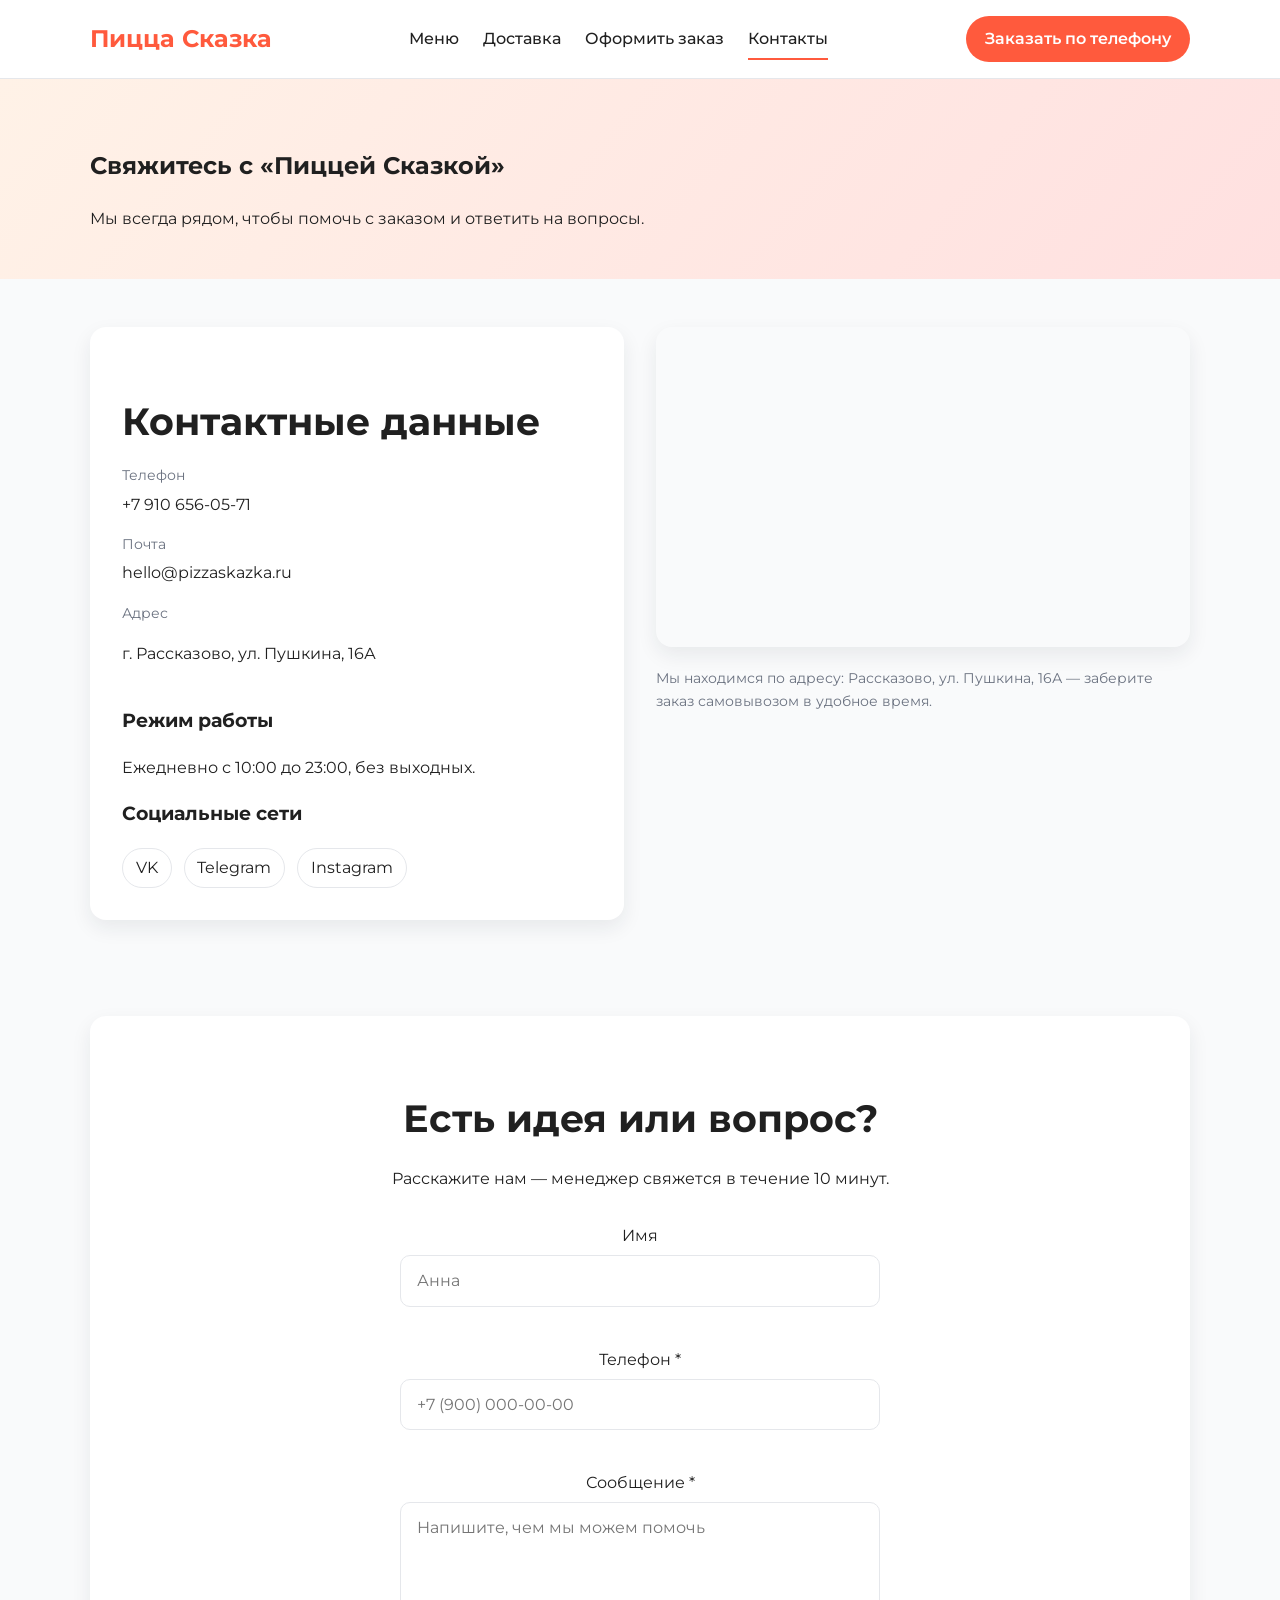
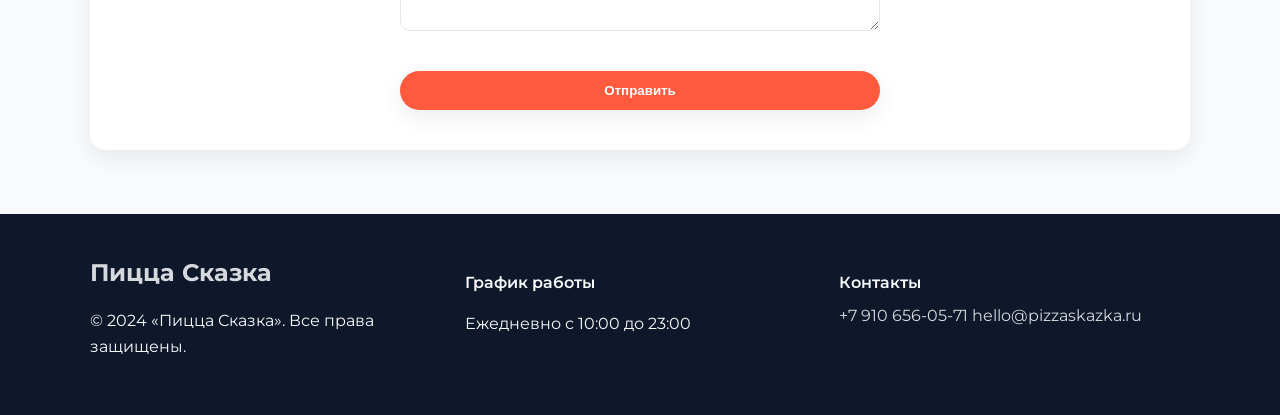
==== contacts.html @ 3bfc6754 "Rebrand to Пицца Сказка and update menu" ====
<!DOCTYPE html>
<html lang="ru">
  <head>
    <meta charset="UTF-8" />
    <meta name="viewport" content="width=device-width, initial-scale=1.0" />
    <title>Пицца Сказка — Контакты</title>
    <link rel="preconnect" href="https://fonts.googleapis.com" />
    <link rel="preconnect" href="https://fonts.gstatic.com" crossorigin />
    <link
      href="https://fonts.googleapis.com/css2?family=Montserrat:wght@400;500;600;700&display=swap"
      rel="stylesheet"
    />
    <link rel="stylesheet" href="assets/css/styles.css" />
  </head>
  <body data-page="contacts">
    <header class="site-header">
      <div class="container header-content">
        <a class="logo" href="./">Пицца Сказка</a>
        <nav class="main-nav" data-nav>
          <a href="index.html#menu">Меню</a>
          <a href="index.html#delivery">Доставка</a>
          <a href="order.html">Оформить заказ</a>
          <a class="active" href="contacts.html">Контакты</a>
        </nav>
        <button class="burger" data-burger aria-label="Открыть меню">
          <span></span>
          <span></span>
          <span></span>
        </button>
        <a class="phone-order" href="tel:+79106560571">Заказать по телефону</a>
      </div>
    </header>

    <main>
      <section class="page-hero">
        <div class="container">
          <h1>Свяжитесь с «Пиццей Сказкой»</h1>
          <p>Мы всегда рядом, чтобы помочь с заказом и ответить на вопросы.</p>
        </div>
      </section>

      <section class="contacts">
        <div class="container contacts-grid">
          <div class="contacts-info">
            <h2>Контактные данные</h2>
            <ul class="info-list">
              <li>
                <span class="label">Телефон</span>
                <a href="tel:+79106560571">+7 910 656-05-71</a>
              </li>
              <li>
                <span class="label">Почта</span>
                <a href="mailto:hello@pizzaskazka.ru">hello@pizzaskazka.ru</a>
              </li>
              <li>
                <span class="label">Адрес</span>
                <p>г. Рассказово, ул. Пушкина, 16А</p>
              </li>
            </ul>

            <h3>Режим работы</h3>
            <p>Ежедневно с 10:00 до 23:00, без выходных.</p>

            <h3>Социальные сети</h3>
            <div class="social-links">
              <a href="#" aria-label="Мы во ВКонтакте">VK</a>
              <a href="#" aria-label="Мы в Телеграме">Telegram</a>
              <a href="#" aria-label="Мы в Instagram">Instagram</a>
            </div>
          </div>

          <div class="contacts-map">
            <iframe
              title="Карта «Пиццы Сказки»"
              src="https://www.openstreetmap.org/export/embed.html?bbox=41.8715%2C52.6495%2C41.8885%2C52.6575&layer=mapnik&marker=52.6535%2C41.88"
              loading="lazy"
              referrerpolicy="no-referrer-when-downgrade"
            ></iframe>
            <p class="map-caption">Мы находимся по адресу: Рассказово, ул. Пушкина, 16А — заберите заказ самовывозом в удобное время.</p>
          </div>
        </div>
      </section>

      <section class="feedback">
        <div class="container feedback-card">
          <h2>Есть идея или вопрос?</h2>
          <p>Расскажите нам — менеджер свяжется в течение 10 минут.</p>
          <form class="feedback-form" data-feedback-form>
            <div class="form-group">
              <label for="feedback-name">Имя</label>
              <input id="feedback-name" name="name" type="text" placeholder="Анна" />
            </div>
            <div class="form-group">
              <label for="feedback-phone">Телефон *</label>
              <input id="feedback-phone" name="phone" type="tel" required placeholder="+7 (900) 000-00-00" />
            </div>
            <div class="form-group">
              <label for="feedback-message">Сообщение *</label>
              <textarea id="feedback-message" name="message" rows="4" required placeholder="Напишите, чем мы можем помочь"></textarea>
            </div>
            <button class="btn primary" type="submit">Отправить</button>
          </form>
        </div>
      </section>
    </main>

    <footer class="site-footer">
      <div class="container footer-grid">
        <div>
          <a class="logo" href="./">Пицца Сказка</a>
          <p>© 2024 «Пицца Сказка». Все права защищены.</p>
        </div>
        <div>
          <p class="footer-title">График работы</p>
          <p>Ежедневно с 10:00 до 23:00</p>
        </div>
        <div>
          <p class="footer-title">Контакты</p>
          <a href="tel:+79106560571">+7 910 656-05-71</a>
          <a href="mailto:hello@pizzaskazka.ru">hello@pizzaskazka.ru</a>
        </div>
      </div>
    </footer>

    <div class="backdrop" data-backdrop aria-hidden="true"></div>

    <script src="assets/js/app.js" defer></script>
  </body>
</html>
---- assets/css/styles.css ----
:root {
  --bg: #f9fafb;
  --surface: #ffffff;
  --accent: #ff5a3d;
  --accent-dark: #e54a30;
  --text: #202020;
  --muted: #6b7280;
  --border: #e5e7eb;
  --radius-lg: 24px;
  --radius-md: 16px;
  --radius-sm: 10px;
  --shadow-sm: 0 8px 20px rgba(31, 41, 55, 0.08);
  font-family: 'Montserrat', system-ui, -apple-system, BlinkMacSystemFont, 'Segoe UI', sans-serif;
}

* {
  box-sizing: border-box;
}

body {
  margin: 0;
  background: var(--bg);
  color: var(--text);
  font-family: inherit;
  line-height: 1.6;
}

a {
  color: inherit;
  text-decoration: none;
}

a:hover,
a:focus {
  color: var(--accent);
}

img {
  max-width: 100%;
  display: block;
}

.container {
  width: min(1100px, calc(100% - 2rem));
  margin: 0 auto;
}

.site-header {
  position: sticky;
  top: 0;
  z-index: 20;
  background: rgba(255, 255, 255, 0.95);
  backdrop-filter: blur(10px);
  border-bottom: 1px solid var(--border);
}

.header-content {
  display: flex;
  align-items: center;
  justify-content: space-between;
  gap: 1.5rem;
  padding: 1rem 0;
}

.logo {
  font-weight: 700;
  font-size: 1.5rem;
  color: var(--accent);
}

.main-nav {
  display: flex;
  align-items: center;
  gap: 1.5rem;
  font-weight: 500;
}

.main-nav a {
  position: relative;
  padding: 0.25rem 0;
}

.main-nav a::after {
  content: '';
  position: absolute;
  left: 0;
  bottom: -0.25rem;
  width: 100%;
  height: 2px;
  background: var(--accent);
  transform: scaleX(0);
  transform-origin: left;
  transition: transform 0.2s ease;
}

.main-nav a:hover::after,
.main-nav a:focus::after,
.main-nav a.active::after {
  transform: scaleX(1);
}

.phone-order {
  background: var(--accent);
  color: #fff;
  padding: 0.65rem 1.2rem;
  border-radius: 999px;
  font-weight: 600;
  transition: background 0.2s ease, transform 0.2s ease;
}

.phone-order:hover,
.phone-order:focus {
  background: var(--accent-dark);
  transform: translateY(-1px);
}

.burger {
  display: none;
  flex-direction: column;
  gap: 0.3rem;
  background: transparent;
  border: none;
  padding: 0.25rem;
  cursor: pointer;
}

.burger span {
  display: block;
  width: 24px;
  height: 2px;
  background: var(--text);
  transition: transform 0.2s ease, opacity 0.2s ease;
}

.hero {
  background: linear-gradient(130deg, #fff2e7 0%, #ffe0e0 100%);
  padding: 4rem 0 5rem;
}

.hero-content {
  display: grid;
  grid-template-columns: repeat(2, minmax(0, 1fr));
  gap: 3rem;
  align-items: center;
}

.eyebrow {
  letter-spacing: 0.1em;
  text-transform: uppercase;
  color: var(--accent);
  font-weight: 600;
  margin-bottom: 1rem;
}

.hero h1 {
  font-size: clamp(2rem, 5vw, 3.2rem);
  margin-bottom: 1rem;
  line-height: 1.2;
}

.hero .description {
  color: var(--muted);
  max-width: 32rem;
}

.hero-actions {
  display: flex;
  flex-wrap: wrap;
  gap: 1rem;
  margin-top: 2rem;
}

.btn {
  display: inline-flex;
  align-items: center;
  justify-content: center;
  gap: 0.5rem;
  padding: 0.75rem 1.5rem;
  border-radius: 999px;
  border: none;
  font-weight: 600;
  cursor: pointer;
  transition: transform 0.2s ease, box-shadow 0.2s ease, background 0.2s ease;
}

.btn.primary {
  background: var(--accent);
  color: #fff;
  box-shadow: var(--shadow-sm);
}

.btn.primary:hover,
.btn.primary:focus {
  background: var(--accent-dark);
  transform: translateY(-1px);
}

.btn.ghost {
  border: 1px solid rgba(255, 90, 61, 0.2);
  background: rgba(255, 255, 255, 0.65);
  color: var(--accent);
}

.btn.ghost:hover,
.btn.ghost:focus {
  background: rgba(255, 255, 255, 0.95);
}

.btn.full {
  width: 100%;
}

.menu {
  padding: 4rem 0;
}

.menu h2,
.advantages h2,
.delivery-info h2,
.checkout h2,
.contacts h2,
.feedback h2 {
  font-size: clamp(1.8rem, 4vw, 2.4rem);
  margin-bottom: 0.75rem;
}

.section-lead {
  color: var(--muted);
  margin-bottom: 2rem;
}

.menu-tabs {
  display: flex;
  gap: 1rem;
  margin-bottom: 2rem;
  flex-wrap: wrap;
}

.tab {
  padding: 0.65rem 1.4rem;
  border-radius: 999px;
  border: 1px solid var(--border);
  background: #fff;
  font-weight: 500;
  cursor: pointer;
  transition: border-color 0.2s ease, color 0.2s ease, transform 0.2s ease;
}

.tab.active {
  background: var(--accent);
  color: #fff;
  border-color: var(--accent);
  box-shadow: var(--shadow-sm);
}

.menu-grid {
  display: grid;
  grid-template-columns: repeat(auto-fit, minmax(240px, 1fr));
  gap: 1.5rem;
}

.product-card {
  background: #fff;
  border-radius: var(--radius-lg);
  padding: 1.5rem;
  display: flex;
  flex-direction: column;
  gap: 1rem;
  box-shadow: var(--shadow-sm);
  position: relative;
  overflow: hidden;
}

.product-card img {
  border-radius: var(--radius-md);
  height: 160px;
  object-fit: cover;
  width: 100%;
}

.product-card h3 {
  font-size: 1.2rem;
  margin: 0;
}

.product-card p {
  color: var(--muted);
  margin: 0;
  flex-grow: 1;
}

.size-selector {
  display: flex;
  gap: 0.5rem;
  background: var(--surface);
  border-radius: var(--radius-md);
  padding: 0.35rem;
}

.size-option {
  flex: 1;
  border: 1px solid var(--border);
  border-radius: 999px;
  background: transparent;
  color: var(--text-primary);
  font-weight: 600;
  padding: 0.4rem 0.6rem;
  cursor: pointer;
  transition: background 0.2s ease, border-color 0.2s ease, color 0.2s ease;
}

.size-option.active,
.size-option:hover,
.size-option:focus {
  background: #fff4f0;
  border-color: var(--accent);
  color: var(--accent);
  outline: none;
}

.product-card .card-footer {
  display: flex;
  justify-content: space-between;
  align-items: center;
  gap: 1rem;
}

.price {
  font-weight: 700;
  font-size: 1.1rem;
}

.add-to-cart {
  padding: 0.6rem 1.2rem;
  border-radius: 999px;
  border: none;
  background: #fff4f0;
  color: var(--accent);
  font-weight: 600;
  cursor: pointer;
  transition: background 0.2s ease, transform 0.2s ease;
}

.add-to-cart:hover,
.add-to-cart:focus {
  background: #ffe4dc;
  transform: translateY(-1px);
}

.advantages {
  background: #fff;
  padding: 4rem 0;
}

.advantages-grid {
  display: grid;
  gap: 1.5rem;
  grid-template-columns: repeat(auto-fit, minmax(220px, 1fr));
}

.adv-card {
  background: #fff8f5;
  padding: 1.75rem;
  border-radius: var(--radius-md);
  box-shadow: var(--shadow-sm);
}

.delivery-info {
  padding: 4rem 0;
}

.delivery-grid {
  display: grid;
  grid-template-columns: repeat(auto-fit, minmax(260px, 1fr));
  gap: 2rem;
  align-items: start;
}

.delivery-grid ol {
  padding-left: 1.25rem;
  color: var(--muted);
}

.info-card {
  background: #fff;
  border-radius: var(--radius-md);
  padding: 2rem;
  box-shadow: var(--shadow-sm);
}

.site-footer {
  background: #0f172a;
  color: #f8fafc;
  padding: 2.5rem 0;
}

.footer-grid {
  display: grid;
  gap: 1.5rem;
  grid-template-columns: repeat(auto-fit, minmax(180px, 1fr));
}

.footer-title {
  font-weight: 600;
  margin-bottom: 0.5rem;
}

.site-footer a {
  color: #f8fafc;
  opacity: 0.85;
}

.site-footer a:hover,
.site-footer a:focus {
  opacity: 1;
}

.page-hero {
  padding: 3rem 0 2rem;
  background: linear-gradient(130deg, #fff2e7 0%, #ffe0e0 100%);
}

.checkout {
  padding: 3rem 0 4rem;
}

.checkout-grid {
  display: grid;
  grid-template-columns: minmax(0, 1fr) minmax(0, 1fr);
  gap: 2.5rem;
}

.checkout-summary,
.checkout-form {
  background: #fff;
  border-radius: var(--radius-md);
  padding: 2rem;
  box-shadow: var(--shadow-sm);
}

.summary-list {
  display: flex;
  flex-direction: column;
  gap: 1rem;
  margin: 1.5rem 0;
}

.summary-item {
  display: grid;
  grid-template-columns: 1fr auto;
  gap: 0.5rem;
  align-items: center;
}

.summary-item small {
  color: var(--muted);
}

.summary-total {
  display: flex;
  justify-content: space-between;
  font-size: 1.25rem;
  font-weight: 600;
}

.form-group {
  display: flex;
  flex-direction: column;
  gap: 0.4rem;
  margin-bottom: 1.25rem;
}

.form-row {
  display: grid;
  grid-template-columns: repeat(auto-fit, minmax(160px, 1fr));
  gap: 1rem;
}

input,
textarea,
select {
  padding: 0.75rem 1rem;
  border-radius: var(--radius-sm);
  border: 1px solid var(--border);
  font: inherit;
  transition: border 0.2s ease, box-shadow 0.2s ease;
}

input:focus,
textarea:focus,
select:focus {
  outline: none;
  border-color: var(--accent);
  box-shadow: 0 0 0 3px rgba(255, 90, 61, 0.15);
}

.radio-group {
  border: 1px dashed var(--border);
  border-radius: var(--radius-sm);
  padding: 1rem;
}

.radio-group label {
  display: flex;
  align-items: center;
  gap: 0.5rem;
  margin-bottom: 0.5rem;
}

.form-disclaimer {
  font-size: 0.85rem;
  color: var(--muted);
  margin-top: 1rem;
}

.contacts {
  padding: 3rem 0;
}

.contacts-grid {
  display: grid;
  grid-template-columns: repeat(auto-fit, minmax(260px, 1fr));
  gap: 2rem;
}

.contacts-info {
  background: #fff;
  border-radius: var(--radius-md);
  padding: 2rem;
  box-shadow: var(--shadow-sm);
}

.info-list {
  list-style: none;
  padding: 0;
  margin: 0 0 1.5rem;
  display: grid;
  gap: 1rem;
}

.info-list .label {
  display: block;
  color: var(--muted);
  font-size: 0.9rem;
  margin-bottom: 0.25rem;
}

.social-links {
  display: flex;
  gap: 0.75rem;
  margin-top: 0.5rem;
}

.social-links a {
  padding: 0.4rem 0.8rem;
  border-radius: 999px;
  border: 1px solid var(--border);
  transition: background 0.2s ease, transform 0.2s ease;
}

.social-links a:hover,
.social-links a:focus {
  background: #fff3ef;
  transform: translateY(-1px);
}

.contacts-map iframe {
  width: 100%;
  min-height: 320px;
  border: none;
  border-radius: var(--radius-md);
  box-shadow: var(--shadow-sm);
}

.map-caption {
  font-size: 0.9rem;
  color: var(--muted);
  margin-top: 0.75rem;
}

.feedback {
  padding: 3rem 0 4rem;
}

.feedback-card {
  background: #fff;
  border-radius: var(--radius-md);
  padding: 2.5rem;
  box-shadow: var(--shadow-sm);
  text-align: center;
}

.feedback-form {
  display: grid;
  gap: 1.25rem;
  margin-top: 2rem;
  max-width: 480px;
  margin-left: auto;
  margin-right: auto;
}

.floating-cart {
  position: fixed;
  right: 1.5rem;
  bottom: 1.5rem;
  background: var(--accent);
  color: #fff;
  border: none;
  border-radius: 999px;
  padding: 0.85rem 1.4rem;
  display: flex;
  align-items: center;
  gap: 0.75rem;
  box-shadow: var(--shadow-sm);
  cursor: pointer;
  font-weight: 600;
  z-index: 25;
}

.floating-cart.is-empty {
  background: rgba(15, 23, 42, 0.85);
  opacity: 0.85;
}

.floating-cart__icon {
  font-size: 1.25rem;
}

.floating-cart__total {
  font-weight: 700;
}

.cart-drawer,
.modal {
  position: fixed;
  inset: 0;
  display: flex;
  align-items: flex-end;
  justify-content: flex-end;
  pointer-events: none;
  transition: opacity 0.25s ease, transform 0.25s ease;
}

.cart-drawer[aria-hidden='true'],
.modal[aria-hidden='true'] {
  opacity: 0;
}

.cart-drawer[aria-hidden='false'],
.modal[aria-hidden='false'] {
  opacity: 1;
  pointer-events: auto;
}

.cart-drawer__content {
  width: min(420px, 100%);
  background: #fff;
  border-radius: 24px 0 0 24px;
  box-shadow: -12px 0 24px rgba(15, 23, 42, 0.12);
  padding: 2rem;
  transform: translateX(100%);
  transition: transform 0.25s ease;
}

.cart-drawer[aria-hidden='false'] .cart-drawer__content {
  transform: translateX(0);
}

.cart-drawer__header {
  display: flex;
  justify-content: space-between;
  align-items: center;
}

.cart-drawer__close {
  border: none;
  background: transparent;
  font-size: 1.5rem;
  cursor: pointer;
}

.cart-drawer__body {
  margin: 1.5rem 0;
  display: flex;
  flex-direction: column;
  gap: 1rem;
  max-height: 50vh;
  overflow-y: auto;
}

.cart-item {
  display: grid;
  grid-template-columns: 1fr auto;
  gap: 0.5rem;
  align-items: center;
}

.cart-item__actions {
  display: flex;
  align-items: center;
  gap: 0.5rem;
}

.cart-item strong {
  font-size: 1rem;
}

.cart-item small {
  color: var(--muted);
}

.cart-item button {
  border: none;
  background: transparent;
  color: var(--muted);
  cursor: pointer;
  justify-self: end;
}

.cart-total {
  display: flex;
  justify-content: space-between;
  align-items: center;
}

.backdrop {
  position: fixed;
  inset: 0;
  background: rgba(15, 23, 42, 0.35);
  backdrop-filter: blur(4px);
  opacity: 0;
  pointer-events: none;
  transition: opacity 0.25s ease;
  z-index: 15;
}

.backdrop[aria-hidden='false'] {
  opacity: 1;
  pointer-events: auto;
}

.modal {
  align-items: center;
  justify-content: center;
  z-index: 30;
}

.modal__content {
  background: #fff;
  border-radius: var(--radius-md);
  padding: 2.5rem;
  box-shadow: var(--shadow-sm);
  text-align: center;
  max-width: 400px;
}

.empty-state {
  color: var(--muted);
  text-align: center;
}

@media (max-width: 960px) {
  .hero-content {
    grid-template-columns: 1fr;
    text-align: center;
  }

  .hero-actions {
    justify-content: center;
  }

  .hero-illustration {
    order: -1;
  }

  .header-content {
    gap: 1rem;
  }

  .main-nav {
    position: fixed;
    inset: 0 0 auto auto;
    top: 64px;
    background: #fff;
    flex-direction: column;
    align-items: flex-start;
    padding: 1.5rem;
    border-radius: var(--radius-md);
    box-shadow: var(--shadow-sm);
    transform: translateY(-10px);
    opacity: 0;
    visibility: hidden;
    transition: opacity 0.2s ease, transform 0.2s ease;
  }

  .main-nav.open {
    opacity: 1;
    visibility: visible;
    transform: translateY(0);
  }

  .burger {
    display: flex;
  }

  .phone-order {
    display: none;
  }
}

@media (max-width: 720px) {
  .checkout-grid,
  .hero-content {
    grid-template-columns: 1fr;
  }

  .checkout-summary,
  .checkout-form,
  .contacts-info,
  .feedback-card {
    padding: 1.5rem;
  }

  .floating-cart {
    left: 1rem;
    right: 1rem;
    justify-content: center;
  }
}

@media (prefers-reduced-motion: reduce) {
  *,
  *::before,
  *::after {
    animation-duration: 0.001ms !important;
    animation-iteration-count: 1 !important;
    transition-duration: 0.001ms !important;
    scroll-behavior: auto !important;
  }
}
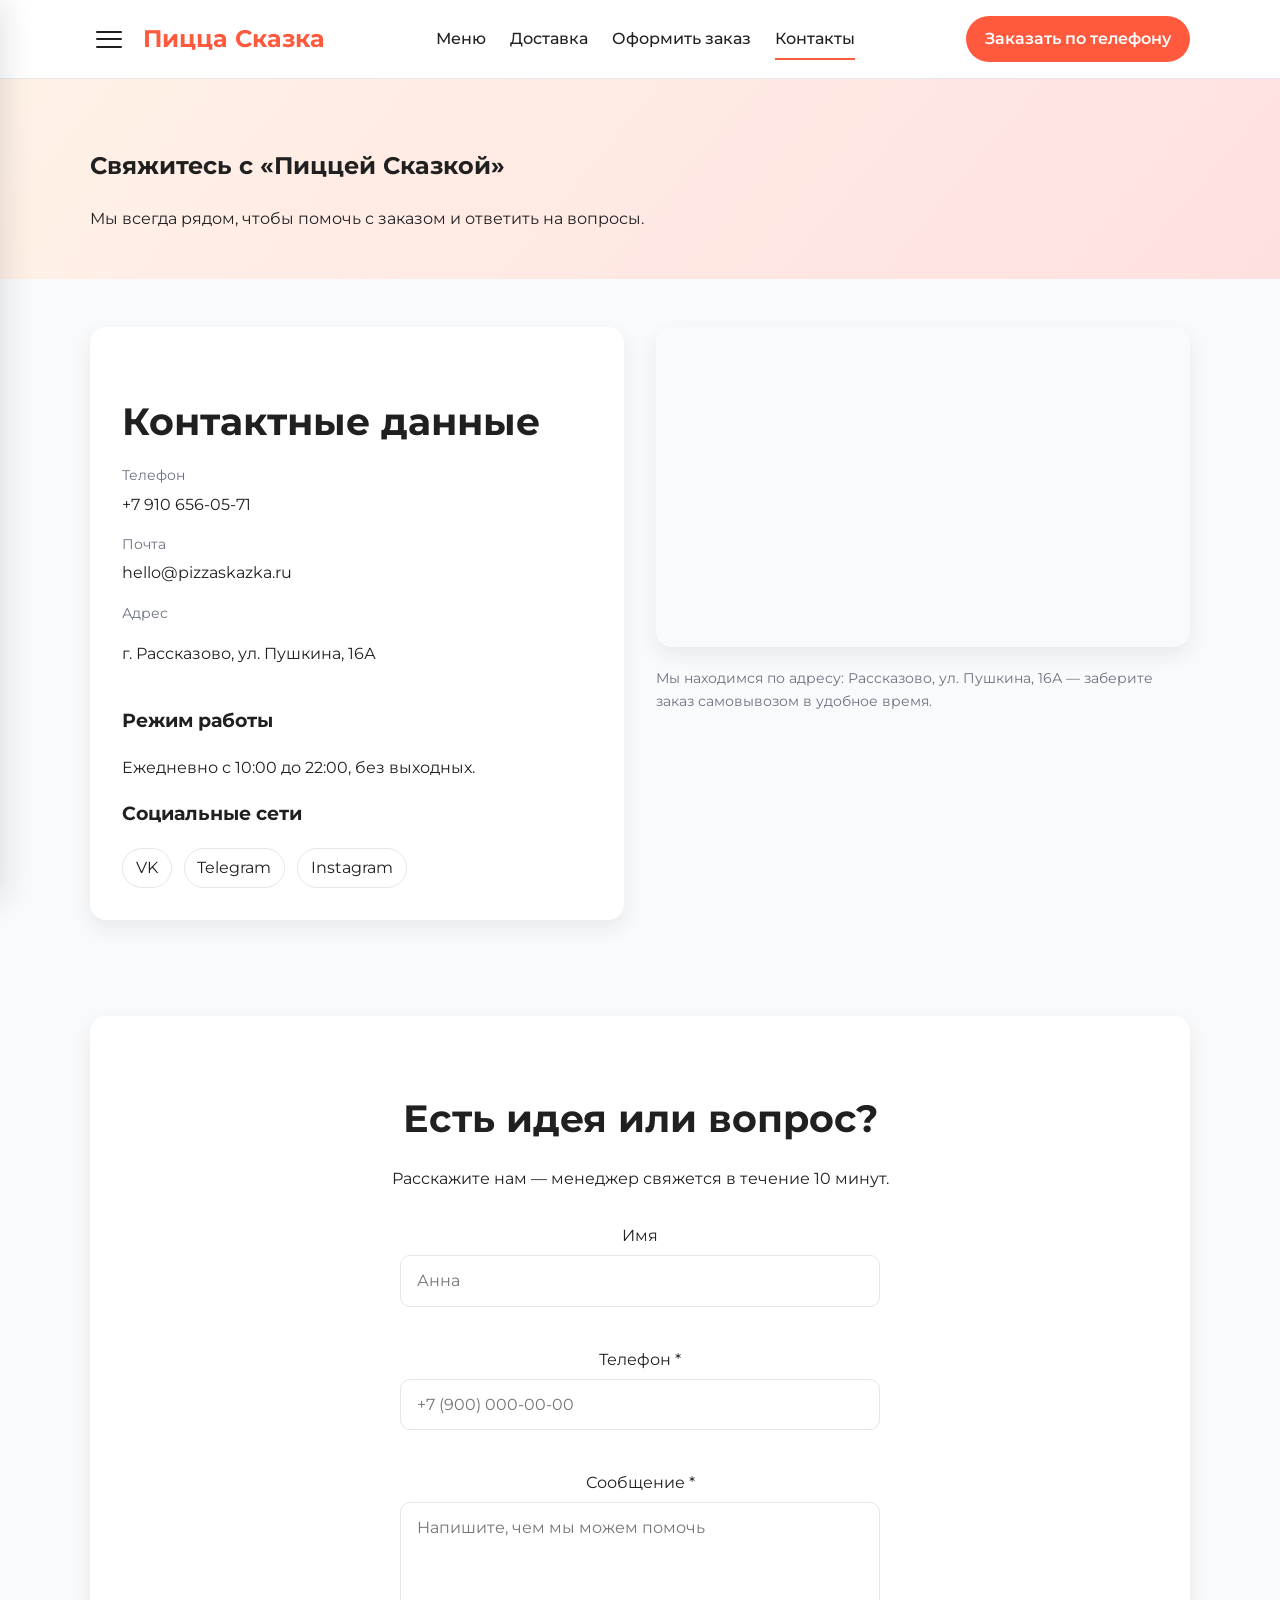
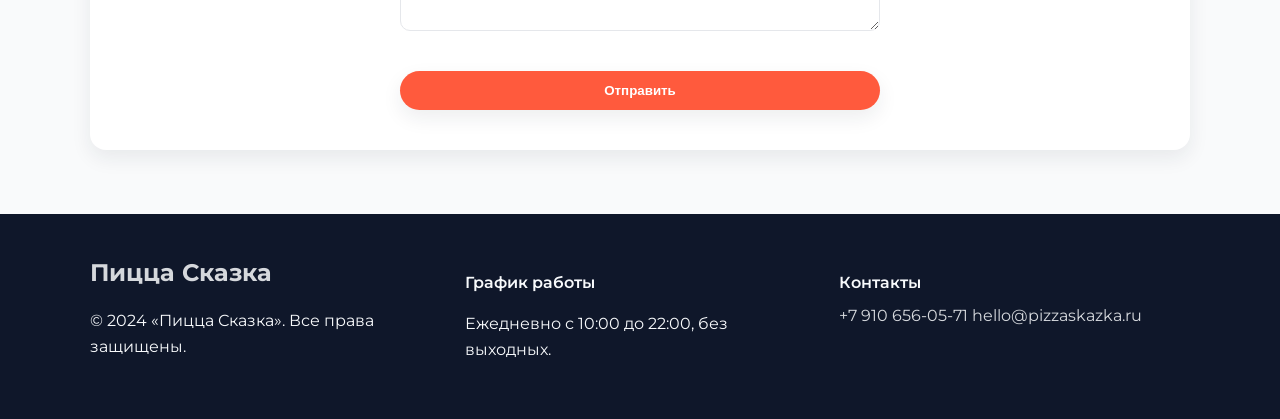
==== commit c59ab7df: "Merge a2a25656fabc1a77ba100a1f2971a26ceda7c12a into 2d2bd7e9eba4f851299234b34dfffd7538fda3a5" ====
--- a/contacts.html
+++ b/contacts.html
@@ -10,26 +10,1015 @@
       href="https://fonts.googleapis.com/css2?family=Montserrat:wght@400;500;600;700&display=swap"
       rel="stylesheet"
     />
-    <link rel="stylesheet" href="assets/css/styles.css" />
+    <style>
+:root {
+  --bg: #f9fafb;
+  --surface: #ffffff;
+  --accent: #ff5a3d;
+  --accent-dark: #e54a30;
+  --text: #202020;
+  --muted: #6b7280;
+  --border: #e5e7eb;
+  --radius-lg: 24px;
+  --radius-md: 16px;
+  --radius-sm: 10px;
+  --shadow-sm: 0 8px 20px rgba(31, 41, 55, 0.08);
+  font-family: 'Montserrat', system-ui, -apple-system, BlinkMacSystemFont, 'Segoe UI', sans-serif;
+}
+
+* {
+  box-sizing: border-box;
+}
+
+body {
+  margin: 0;
+  background: var(--bg);
+  color: var(--text);
+  font-family: inherit;
+  line-height: 1.6;
+}
+
+a {
+  color: inherit;
+  text-decoration: none;
+}
+
+a:hover,
+a:focus {
+  color: var(--accent);
+}
+
+img {
+  max-width: 100%;
+  display: block;
+}
+
+.container {
+  width: min(1100px, calc(100% - 2rem));
+  margin: 0 auto;
+}
+
+.site-header {
+  position: sticky;
+  top: 0;
+  z-index: 20;
+  background: rgba(255, 255, 255, 0.95);
+  backdrop-filter: blur(10px);
+  border-bottom: 1px solid var(--border);
+}
+
+.header-content {
+  display: flex;
+  align-items: center;
+  justify-content: space-between;
+  gap: 1.5rem;
+  padding: 1rem 0;
+}
+
+.header-left {
+  display: flex;
+  align-items: center;
+  gap: 1rem;
+}
+
+.logo {
+  font-weight: 700;
+  font-size: 1.5rem;
+  color: var(--accent);
+}
+
+.header-links {
+  display: flex;
+  align-items: center;
+  gap: 1.5rem;
+  font-weight: 500;
+}
+
+.header-links a {
+  position: relative;
+  padding: 0.25rem 0;
+}
+
+.header-links a::after {
+  content: '';
+  position: absolute;
+  left: 0;
+  bottom: -0.25rem;
+  width: 100%;
+  height: 2px;
+  background: var(--accent);
+  transform: scaleX(0);
+  transform-origin: left;
+  transition: transform 0.2s ease;
+}
+
+.header-links a:hover::after,
+.header-links a:focus::after,
+.header-links a.active::after {
+  transform: scaleX(1);
+}
+
+.main-nav {
+  position: fixed;
+  top: 0;
+  left: 0;
+  bottom: 0;
+  width: min(320px, 80vw);
+  background: #ffffff;
+  box-shadow: 4px 0 30px rgba(15, 23, 42, 0.12);
+  transform: translateX(-100%);
+  transition: transform 0.3s ease;
+  z-index: 40;
+  display: flex;
+  align-items: stretch;
+}
+
+.main-nav.open {
+  transform: translateX(0);
+}
+
+.main-nav__inner {
+  display: flex;
+  flex-direction: column;
+  gap: 0.75rem;
+  padding: 2.5rem 2rem;
+  width: 100%;
+}
+
+.main-nav__title {
+  margin: 0 0 0.75rem;
+  font-size: 0.85rem;
+  letter-spacing: 0.08em;
+  text-transform: uppercase;
+  color: var(--muted);
+}
+
+.main-nav__link {
+  display: flex;
+  align-items: center;
+  justify-content: space-between;
+  gap: 0.75rem;
+  padding: 0.75rem 1rem;
+  border-radius: var(--radius-sm);
+  font-weight: 600;
+  background: transparent;
+  transition: transform 0.2s ease, background 0.2s ease, color 0.2s ease;
+}
+
+.main-nav__link svg {
+  flex-shrink: 0;
+  opacity: 0.2;
+  transition: opacity 0.2s ease, transform 0.2s ease;
+}
+
+.main-nav__link:hover,
+.main-nav__link:focus {
+  transform: translateX(6px);
+  background: rgba(255, 90, 61, 0.08);
+  color: var(--accent);
+}
+
+.main-nav__link:hover svg,
+.main-nav__link:focus svg {
+  opacity: 0.6;
+  transform: translateX(2px);
+}
+
+.main-nav__link[aria-current='page'] {
+  background: rgba(255, 90, 61, 0.12);
+  color: var(--accent);
+}
+
+.main-nav__link[aria-current='page'] svg {
+  opacity: 0.6;
+}
+
+.nav-backdrop {
+  position: fixed;
+  inset: 0;
+  background: rgba(17, 24, 39, 0.45);
+  opacity: 0;
+  visibility: hidden;
+  transition: opacity 0.3s ease;
+  z-index: 30;
+}
+
+.nav-backdrop.visible {
+  opacity: 1;
+  visibility: visible;
+}
+
+.phone-order {
+  background: var(--accent);
+  color: #fff;
+  padding: 0.65rem 1.2rem;
+  border-radius: 999px;
+  font-weight: 600;
+  transition: background 0.2s ease, transform 0.2s ease;
+}
+
+.phone-order:hover,
+.phone-order:focus {
+  background: var(--accent-dark);
+  transform: translateY(-1px);
+}
+
+.burger {
+  display: inline-flex;
+  flex-direction: column;
+  align-items: flex-start;
+  justify-content: center;
+  gap: 0.35rem;
+  background: transparent;
+  border: none;
+  padding: 0.35rem;
+  cursor: pointer;
+}
+
+.burger span {
+  display: block;
+  width: 26px;
+  height: 2px;
+  background: var(--text);
+  border-radius: 999px;
+  transition: transform 0.2s ease, opacity 0.2s ease;
+}
+
+.burger.is-open span:nth-child(1) {
+  transform: translateY(6px) rotate(45deg);
+}
+
+.burger.is-open span:nth-child(2) {
+  opacity: 0;
+}
+
+.burger.is-open span:nth-child(3) {
+  transform: translateY(-6px) rotate(-45deg);
+}
+
+.hero {
+  background: linear-gradient(130deg, #fff2e7 0%, #ffe0e0 100%);
+  padding: 4rem 0 5rem;
+}
+
+.hero-content {
+  display: grid;
+  grid-template-columns: repeat(2, minmax(0, 1fr));
+  gap: 3rem;
+  align-items: center;
+}
+
+.eyebrow {
+  letter-spacing: 0.1em;
+  text-transform: uppercase;
+  color: var(--accent);
+  font-weight: 600;
+  margin-bottom: 1rem;
+}
+
+.hero h1 {
+  font-size: clamp(2rem, 5vw, 3.2rem);
+  margin-bottom: 1rem;
+  line-height: 1.2;
+}
+
+.hero .description {
+  color: var(--muted);
+  max-width: 32rem;
+}
+
+.hero-actions {
+  display: flex;
+  flex-wrap: wrap;
+  gap: 1rem;
+  margin-top: 2rem;
+}
+
+.btn {
+  display: inline-flex;
+  align-items: center;
+  justify-content: center;
+  gap: 0.5rem;
+  padding: 0.75rem 1.5rem;
+  border-radius: 999px;
+  border: none;
+  font-weight: 600;
+  cursor: pointer;
+  transition: transform 0.2s ease, box-shadow 0.2s ease, background 0.2s ease;
+}
+
+.btn.primary {
+  background: var(--accent);
+  color: #fff;
+  box-shadow: var(--shadow-sm);
+}
+
+.btn.primary:hover,
+.btn.primary:focus {
+  background: var(--accent-dark);
+  transform: translateY(-1px);
+}
+
+.btn.ghost {
+  border: 1px solid rgba(255, 90, 61, 0.2);
+  background: rgba(255, 255, 255, 0.65);
+  color: var(--accent);
+}
+
+.btn.ghost:hover,
+.btn.ghost:focus {
+  background: rgba(255, 255, 255, 0.95);
+}
+
+.btn.full {
+  width: 100%;
+}
+
+.menu {
+  padding: 4rem 0;
+}
+
+.menu h2,
+.advantages h2,
+.delivery-info h2,
+.checkout h2,
+.contacts h2,
+.feedback h2 {
+  font-size: clamp(1.8rem, 4vw, 2.4rem);
+  margin-bottom: 0.75rem;
+}
+
+.section-lead {
+  color: var(--muted);
+  margin-bottom: 2rem;
+}
+
+.menu-tabs {
+  display: flex;
+  gap: 1rem;
+  margin-bottom: 2rem;
+  flex-wrap: wrap;
+}
+
+.tab {
+  padding: 0.65rem 1.4rem;
+  border-radius: 999px;
+  border: 1px solid var(--border);
+  background: #fff;
+  font-weight: 500;
+  cursor: pointer;
+  transition: border-color 0.2s ease, color 0.2s ease, transform 0.2s ease;
+}
+
+.tab.active {
+  background: var(--accent);
+  color: #fff;
+  border-color: var(--accent);
+  box-shadow: var(--shadow-sm);
+}
+
+.menu-grid {
+  display: grid;
+  grid-template-columns: repeat(auto-fit, minmax(240px, 1fr));
+  gap: 1.5rem;
+}
+
+.product-card {
+  background: #fff;
+  border-radius: var(--radius-lg);
+  padding: 1.5rem;
+  display: flex;
+  flex-direction: column;
+  gap: 1rem;
+  box-shadow: var(--shadow-sm);
+  position: relative;
+  overflow: hidden;
+}
+
+.product-card img {
+  border-radius: var(--radius-md);
+  height: 160px;
+  object-fit: cover;
+  width: 100%;
+}
+
+.product-card h3 {
+  font-size: 1.2rem;
+  margin: 0;
+}
+
+.product-card p {
+  color: var(--muted);
+  margin: 0;
+  flex-grow: 1;
+}
+
+.size-selector {
+  display: flex;
+  gap: 0.5rem;
+  background: var(--surface);
+  border-radius: var(--radius-md);
+  padding: 0.35rem;
+}
+
+.size-option {
+  flex: 1;
+  border: 1px solid var(--border);
+  border-radius: 999px;
+  background: transparent;
+  color: var(--text-primary);
+  font-weight: 600;
+  padding: 0.4rem 0.6rem;
+  cursor: pointer;
+  transition: background 0.2s ease, border-color 0.2s ease, color 0.2s ease;
+}
+
+.size-option.active,
+.size-option:hover,
+.size-option:focus {
+  background: #fff4f0;
+  border-color: var(--accent);
+  color: var(--accent);
+  outline: none;
+}
+
+.product-card .card-footer {
+  display: flex;
+  justify-content: space-between;
+  align-items: center;
+  gap: 1rem;
+}
+
+.price {
+  font-weight: 700;
+  font-size: 1.1rem;
+}
+
+.add-to-cart {
+  padding: 0.6rem 1.2rem;
+  border-radius: 999px;
+  border: none;
+  background: #fff4f0;
+  color: var(--accent);
+  font-weight: 600;
+  cursor: pointer;
+  transition: background 0.2s ease, transform 0.2s ease;
+}
+
+.add-to-cart:hover,
+.add-to-cart:focus {
+  background: #ffe4dc;
+  transform: translateY(-1px);
+}
+
+.advantages {
+  background: #fff;
+  padding: 4rem 0;
+}
+
+.advantages-grid {
+  display: grid;
+  gap: 1.5rem;
+  grid-template-columns: repeat(auto-fit, minmax(220px, 1fr));
+}
+
+.adv-card {
+  background: #fff8f5;
+  padding: 1.75rem;
+  border-radius: var(--radius-md);
+  box-shadow: var(--shadow-sm);
+}
+
+.delivery-info {
+  padding: 4rem 0;
+}
+
+.delivery-grid {
+  display: grid;
+  grid-template-columns: repeat(auto-fit, minmax(260px, 1fr));
+  gap: 2rem;
+  align-items: start;
+}
+
+.delivery-grid ol {
+  padding-left: 1.25rem;
+  color: var(--muted);
+}
+
+.info-card {
+  background: #fff;
+  border-radius: var(--radius-md);
+  padding: 2rem;
+  box-shadow: var(--shadow-sm);
+}
+
+.site-footer {
+  background: #0f172a;
+  color: #f8fafc;
+  padding: 2.5rem 0;
+}
+
+.footer-grid {
+  display: grid;
+  gap: 1.5rem;
+  grid-template-columns: repeat(auto-fit, minmax(180px, 1fr));
+}
+
+.footer-title {
+  font-weight: 600;
+  margin-bottom: 0.5rem;
+}
+
+.site-footer a {
+  color: #f8fafc;
+  opacity: 0.85;
+}
+
+.site-footer a:hover,
+.site-footer a:focus {
+  opacity: 1;
+}
+
+.page-hero {
+  padding: 3rem 0 2rem;
+  background: linear-gradient(130deg, #fff2e7 0%, #ffe0e0 100%);
+}
+
+.checkout {
+  padding: 3rem 0 4rem;
+}
+
+.checkout-grid {
+  display: grid;
+  grid-template-columns: minmax(0, 1fr) minmax(0, 1fr);
+  gap: 2.5rem;
+}
+
+.checkout-summary,
+.checkout-form {
+  background: #fff;
+  border-radius: var(--radius-md);
+  padding: 2rem;
+  box-shadow: var(--shadow-sm);
+}
+
+.summary-list {
+  display: flex;
+  flex-direction: column;
+  gap: 1rem;
+  margin: 1.5rem 0;
+}
+
+.summary-item {
+  display: grid;
+  grid-template-columns: 1fr auto;
+  gap: 0.5rem;
+  align-items: center;
+}
+
+.summary-item small {
+  color: var(--muted);
+}
+
+.summary-total {
+  display: flex;
+  justify-content: space-between;
+  font-size: 1.25rem;
+  font-weight: 600;
+}
+
+.form-group {
+  display: flex;
+  flex-direction: column;
+  gap: 0.4rem;
+  margin-bottom: 1.25rem;
+}
+
+.form-row {
+  display: grid;
+  grid-template-columns: repeat(auto-fit, minmax(160px, 1fr));
+  gap: 1rem;
+}
+
+input,
+textarea,
+select {
+  padding: 0.75rem 1rem;
+  border-radius: var(--radius-sm);
+  border: 1px solid var(--border);
+  font: inherit;
+  transition: border 0.2s ease, box-shadow 0.2s ease;
+}
+
+input:focus,
+textarea:focus,
+select:focus {
+  outline: none;
+  border-color: var(--accent);
+  box-shadow: 0 0 0 3px rgba(255, 90, 61, 0.15);
+}
+
+.radio-group {
+  border: 1px dashed var(--border);
+  border-radius: var(--radius-sm);
+  padding: 1rem;
+}
+
+.radio-group label {
+  display: flex;
+  align-items: center;
+  gap: 0.5rem;
+  margin-bottom: 0.5rem;
+}
+
+.form-disclaimer {
+  font-size: 0.85rem;
+  color: var(--muted);
+  margin-top: 1rem;
+}
+
+.contacts {
+  padding: 3rem 0;
+}
+
+.contacts-grid {
+  display: grid;
+  grid-template-columns: repeat(auto-fit, minmax(260px, 1fr));
+  gap: 2rem;
+}
+
+.contacts-info {
+  background: #fff;
+  border-radius: var(--radius-md);
+  padding: 2rem;
+  box-shadow: var(--shadow-sm);
+}
+
+.info-list {
+  list-style: none;
+  padding: 0;
+  margin: 0 0 1.5rem;
+  display: grid;
+  gap: 1rem;
+}
+
+.info-list .label {
+  display: block;
+  color: var(--muted);
+  font-size: 0.9rem;
+  margin-bottom: 0.25rem;
+}
+
+.social-links {
+  display: flex;
+  gap: 0.75rem;
+  margin-top: 0.5rem;
+}
+
+.social-links a {
+  padding: 0.4rem 0.8rem;
+  border-radius: 999px;
+  border: 1px solid var(--border);
+  transition: background 0.2s ease, transform 0.2s ease;
+}
+
+.social-links a:hover,
+.social-links a:focus {
+  background: #fff3ef;
+  transform: translateY(-1px);
+}
+
+.contacts-map iframe {
+  width: 100%;
+  min-height: 320px;
+  border: none;
+  border-radius: var(--radius-md);
+  box-shadow: var(--shadow-sm);
+}
+
+.map-caption {
+  font-size: 0.9rem;
+  color: var(--muted);
+  margin-top: 0.75rem;
+}
+
+.feedback {
+  padding: 3rem 0 4rem;
+}
+
+.feedback-card {
+  background: #fff;
+  border-radius: var(--radius-md);
+  padding: 2.5rem;
+  box-shadow: var(--shadow-sm);
+  text-align: center;
+}
+
+.feedback-form {
+  display: grid;
+  gap: 1.25rem;
+  margin-top: 2rem;
+  max-width: 480px;
+  margin-left: auto;
+  margin-right: auto;
+}
+
+.floating-cart {
+  position: fixed;
+  right: 1.5rem;
+  bottom: 1.5rem;
+  background: var(--accent);
+  color: #fff;
+  border: none;
+  border-radius: 999px;
+  padding: 0.85rem 1.4rem;
+  display: flex;
+  align-items: center;
+  gap: 0.75rem;
+  box-shadow: var(--shadow-sm);
+  cursor: pointer;
+  font-weight: 600;
+  z-index: 25;
+}
+
+.floating-cart.is-empty {
+  background: rgba(15, 23, 42, 0.85);
+  opacity: 0.85;
+}
+
+.floating-cart__icon {
+  font-size: 1.25rem;
+}
+
+.floating-cart__total {
+  font-weight: 700;
+}
+
+.cart-drawer,
+.modal {
+  position: fixed;
+  inset: 0;
+  display: flex;
+  align-items: flex-end;
+  justify-content: flex-end;
+  pointer-events: none;
+  transition: opacity 0.25s ease, transform 0.25s ease;
+}
+
+.cart-drawer[aria-hidden='true'],
+.modal[aria-hidden='true'] {
+  opacity: 0;
+}
+
+.cart-drawer[aria-hidden='false'],
+.modal[aria-hidden='false'] {
+  opacity: 1;
+  pointer-events: auto;
+}
+
+.cart-drawer__content {
+  width: min(420px, 100%);
+  background: #fff;
+  border-radius: 24px 0 0 24px;
+  box-shadow: -12px 0 24px rgba(15, 23, 42, 0.12);
+  padding: 2rem;
+  transform: translateX(100%);
+  transition: transform 0.25s ease;
+}
+
+.cart-drawer[aria-hidden='false'] .cart-drawer__content {
+  transform: translateX(0);
+}
+
+.cart-drawer__header {
+  display: flex;
+  justify-content: space-between;
+  align-items: center;
+}
+
+.cart-drawer__close {
+  border: none;
+  background: transparent;
+  font-size: 1.5rem;
+  cursor: pointer;
+}
+
+.cart-drawer__body {
+  margin: 1.5rem 0;
+  display: flex;
+  flex-direction: column;
+  gap: 1rem;
+  max-height: 50vh;
+  overflow-y: auto;
+}
+
+.cart-item {
+  display: grid;
+  grid-template-columns: 1fr auto;
+  gap: 0.5rem;
+  align-items: center;
+}
+
+.cart-item__actions {
+  display: flex;
+  align-items: center;
+  gap: 0.5rem;
+}
+
+.cart-item strong {
+  font-size: 1rem;
+}
+
+.cart-item small {
+  color: var(--muted);
+}
+
+.cart-item button {
+  border: none;
+  background: transparent;
+  color: var(--muted);
+  cursor: pointer;
+  justify-self: end;
+}
+
+.cart-total {
+  display: flex;
+  justify-content: space-between;
+  align-items: center;
+}
+
+.backdrop {
+  position: fixed;
+  inset: 0;
+  background: rgba(15, 23, 42, 0.35);
+  backdrop-filter: blur(4px);
+  opacity: 0;
+  pointer-events: none;
+  transition: opacity 0.25s ease;
+  z-index: 15;
+}
+
+.backdrop[aria-hidden='false'] {
+  opacity: 1;
+  pointer-events: auto;
+}
+
+.modal {
+  align-items: center;
+  justify-content: center;
+  z-index: 30;
+}
+
+.modal__content {
+  background: #fff;
+  border-radius: var(--radius-md);
+  padding: 2.5rem;
+  box-shadow: var(--shadow-sm);
+  text-align: center;
+  max-width: 400px;
+}
+
+.empty-state {
+  color: var(--muted);
+  text-align: center;
+}
+
+
+.hero-graphic {
+  width: 100%;
+  height: auto;
+  max-width: 420px;
+  margin: 0 auto;
+}
+
+@media (max-width: 960px) {
+  .hero-content {
+    grid-template-columns: 1fr;
+    text-align: center;
+  }
+
+  .hero-actions {
+    justify-content: center;
+  }
+
+  .hero-illustration {
+    order: -1;
+  }
+
+  .header-content {
+    gap: 1rem;
+  }
+
+  .header-links {
+    display: none;
+  }
+
+  .phone-order {
+    display: none;
+  }
+}
+
+@media (max-width: 720px) {
+  .checkout-grid,
+  .hero-content {
+    grid-template-columns: 1fr;
+  }
+
+  .checkout-summary,
+  .checkout-form,
+  .contacts-info,
+  .feedback-card {
+    padding: 1.5rem;
+  }
+
+  .floating-cart {
+    left: 1rem;
+    right: 1rem;
+    justify-content: center;
+  }
+}
+
+@media (prefers-reduced-motion: reduce) {
+  *,
+  *::before,
+  *::after {
+    animation-duration: 0.001ms !important;
+    animation-iteration-count: 1 !important;
+    transition-duration: 0.001ms !important;
+    scroll-behavior: auto !important;
+  }
+}
+
+    </style>
   </head>
   <body data-page="contacts">
     <header class="site-header">
       <div class="container header-content">
-        <a class="logo" href="./">Пицца Сказка</a>
-        <nav class="main-nav" data-nav>
+        <div class="header-left">
+          <button class="burger" data-burger aria-label="Открыть меню" aria-expanded="false">
+            <span></span>
+            <span></span>
+            <span></span>
+          </button>
+          <a class="logo" href="./">Пицца Сказка</a>
+        </div>
+        <div class="header-links">
           <a href="index.html#menu">Меню</a>
-          <a href="index.html#delivery">Доставка</a>
+          <a href="index.html#delivery-info">Доставка</a>
           <a href="order.html">Оформить заказ</a>
           <a class="active" href="contacts.html">Контакты</a>
-        </nav>
-        <button class="burger" data-burger aria-label="Открыть меню">
-          <span></span>
-          <span></span>
-          <span></span>
-        </button>
+        </div>
         <a class="phone-order" href="tel:+79106560571">Заказать по телефону</a>
       </div>
     </header>
+    <nav class="main-nav" data-nav aria-hidden="true">
+      <div class="main-nav__inner">
+        <p class="main-nav__title">Категории</p>
+        <a class="main-nav__link" href="index.html" data-page-target="home">
+          Главная
+          <svg width="16" height="16" viewBox="0 0 16 16" fill="none" xmlns="http://www.w3.org/2000/svg">
+            <path d="M4 8H12" stroke="currentColor" stroke-width="1.5" stroke-linecap="round" stroke-linejoin="round" />
+            <path d="M8.5 4L12 8L8.5 12" stroke="currentColor" stroke-width="1.5" stroke-linecap="round" stroke-linejoin="round" />
+          </svg>
+        </a>
+        <a class="main-nav__link" href="pizza.html" data-page-target="pizzas">
+          Пиццы
+          <svg width="16" height="16" viewBox="0 0 16 16" fill="none" xmlns="http://www.w3.org/2000/svg">
+            <path d="M4 8H12" stroke="currentColor" stroke-width="1.5" stroke-linecap="round" stroke-linejoin="round" />
+            <path d="M8.5 4L12 8L8.5 12" stroke="currentColor" stroke-width="1.5" stroke-linecap="round" stroke-linejoin="round" />
+          </svg>
+        </a>
+        <a class="main-nav__link" href="rolls.html" data-page-target="rolls">
+          Роллы
+          <svg width="16" height="16" viewBox="0 0 16 16" fill="none" xmlns="http://www.w3.org/2000/svg">
+            <path d="M4 8H12" stroke="currentColor" stroke-width="1.5" stroke-linecap="round" stroke-linejoin="round" />
+            <path d="M8.5 4L12 8L8.5 12" stroke="currentColor" stroke-width="1.5" stroke-linecap="round" stroke-linejoin="round" />
+          </svg>
+        </a>
+        <a class="main-nav__link" href="snacks.html" data-page-target="snacks">
+          Закуски
+          <svg width="16" height="16" viewBox="0 0 16 16" fill="none" xmlns="http://www.w3.org/2000/svg">
+            <path d="M4 8H12" stroke="currentColor" stroke-width="1.5" stroke-linecap="round" stroke-linejoin="round" />
+            <path d="M8.5 4L12 8L8.5 12" stroke="currentColor" stroke-width="1.5" stroke-linecap="round" stroke-linejoin="round" />
+          </svg>
+        </a>
+        <a class="main-nav__link" href="sets.html" data-page-target="sets">
+          Сеты
+          <svg width="16" height="16" viewBox="0 0 16 16" fill="none" xmlns="http://www.w3.org/2000/svg">
+            <path d="M4 8H12" stroke="currentColor" stroke-width="1.5" stroke-linecap="round" stroke-linejoin="round" />
+            <path d="M8.5 4L12 8L8.5 12" stroke="currentColor" stroke-width="1.5" stroke-linecap="round" stroke-linejoin="round" />
+          </svg>
+        </a>
+        <a class="main-nav__link" href="combo-drinks.html" data-page-target="combo">
+          Комбо и напитки
+          <svg width="16" height="16" viewBox="0 0 16 16" fill="none" xmlns="http://www.w3.org/2000/svg">
+            <path d="M4 8H12" stroke="currentColor" stroke-width="1.5" stroke-linecap="round" stroke-linejoin="round" />
+            <path d="M8.5 4L12 8L8.5 12" stroke="currentColor" stroke-width="1.5" stroke-linecap="round" stroke-linejoin="round" />
+          </svg>
+        </a>
+      </div>
+    </nav>
+    <div class="nav-backdrop" data-nav-backdrop aria-hidden="true"></div>
 
     <main>
       <section class="page-hero">
@@ -59,7 +1048,7 @@
             </ul>
 
             <h3>Режим работы</h3>
-            <p>Ежедневно с 10:00 до 23:00, без выходных.</p>
+            <p>Ежедневно с 10:00 до 22:00, без выходных.</p>
 
             <h3>Социальные сети</h3>
             <div class="social-links">
@@ -112,7 +1101,7 @@
         </div>
         <div>
           <p class="footer-title">График работы</p>
-          <p>Ежедневно с 10:00 до 23:00</p>
+          <p>Ежедневно с 10:00 до 22:00, без выходных.</p>
         </div>
         <div>
           <p class="footer-title">Контакты</p>
@@ -124,6 +1113,697 @@
 
     <div class="backdrop" data-backdrop aria-hidden="true"></div>
 
-    <script src="assets/js/app.js" defer></script>
+    <script>
+(function () {
+  const CART_KEY = 'pizzaSkazkaCart';
+
+  const menuData = {
+    pizzas: [
+      {
+        id: 'pizza-margherita',
+        name: 'Маргарита',
+        description: 'Домашний томатный соус, моцарелла, свежий базилик и оливковое масло.',
+        image: 'https://images.unsplash.com/photo-1548365328-8b15845d0d2?auto=format&fit=crop&w=600&q=80',
+        variants: [
+          { size: '35', price: 520, weight: '35 см · 540 г' },
+          { size: '42', price: 690, weight: '42 см · 720 г' },
+        ],
+      },
+      {
+        id: 'pizza-pepperoni',
+        name: 'Пепперони',
+        description: 'Пикантная пепперони, моцарелла и фирменный соус из спелых томатов.',
+        image: 'https://images.unsplash.com/photo-1601925260464-9929a86a78da?auto=format&fit=crop&w=600&q=80',
+        variants: [
+          { size: '35', price: 590, weight: '35 см · 560 г' },
+          { size: '42', price: 760, weight: '42 см · 740 г' },
+        ],
+      },
+      {
+        id: 'pizza-four-cheese',
+        name: 'Четыре сыра',
+        description: 'Моцарелла, горгонзола, пармезан и эмменталь на сливочном соусе.',
+        image: 'https://images.unsplash.com/photo-1574071318508-1cdbab80d002?auto=format&fit=crop&w=600&q=80',
+        variants: [
+          { size: '35', price: 640, weight: '35 см · 530 г' },
+          { size: '42', price: 810, weight: '42 см · 710 г' },
+        ],
+      },
+      {
+        id: 'pizza-bbq',
+        name: 'BBQ курица',
+        description: 'Куриное филе, соус BBQ, сладкий перец и красный лук под сырной корочкой.',
+        image: 'https://images.unsplash.com/photo-1542281286-9e0a16bb7366?auto=format&fit=crop&w=600&q=80',
+        variants: [
+          { size: '35', price: 670, weight: '35 см · 600 г' },
+          { size: '42', price: 840, weight: '42 см · 780 г' },
+        ],
+      },
+    ],
+    rolls: [
+      {
+        id: 'roll-philadelphia',
+        name: 'Филадельфия',
+        description: 'Лосось, сливочный сыр, авокадо и огурец в нежном рулете.',
+        price: 450,
+        weight: '250 г',
+        image: 'https://images.unsplash.com/photo-1604908177391-2f63f1188cc9?auto=format&fit=crop&w=600&q=80',
+      },
+      {
+        id: 'roll-california',
+        name: 'Калифорния',
+        description: 'Крабовое мясо, икра масаго, огурец и авокадо.',
+        price: 420,
+        weight: '240 г',
+        image: 'https://images.unsplash.com/photo-1612874479076-d750e8381cfd?auto=format&fit=crop&w=600&q=80',
+      },
+      {
+        id: 'roll-tempura',
+        name: 'Темпура креветка',
+        description: 'Хрустящая креветка, сливочный сыр и соус унаги.',
+        price: 480,
+        weight: '260 г',
+        image: 'https://images.unsplash.com/photo-1605497788044-5a32c7078486?auto=format&fit=crop&w=600&q=80',
+      },
+      {
+        id: 'roll-vegan',
+        name: 'Веган микс',
+        description: 'Авокадо, манго, морковь и огурец с кунжутом и соусом терияки.',
+        price: 390,
+        weight: '230 г',
+        image: 'https://images.unsplash.com/photo-1546069901-ba9599a7e63c?auto=format&fit=crop&w=600&q=80',
+      },
+    ],
+    drinks: [
+      {
+        id: 'drink-morse',
+        name: 'Домашний морс',
+        description: 'Ягодный морс из клюквы и брусники без добавленного сахара.',
+        price: 190,
+        weight: '0,5 л',
+        image: 'https://images.unsplash.com/photo-1546171753-97d7676f85d6?auto=format&fit=crop&w=600&q=80',
+      },
+      {
+        id: 'drink-lemonade',
+        name: 'Лимонад цитрусовый',
+        description: 'Освежающий лимонад с апельсином, лаймом и мятой.',
+        price: 210,
+        weight: '0,45 л',
+        image: 'https://images.unsplash.com/photo-1527169402691-feff5539e52c?auto=format&fit=crop&w=600&q=80',
+      },
+      {
+        id: 'drink-cola',
+        name: 'Кола классическая',
+        description: 'Газированный напиток Coca-Cola в бутылке.',
+        price: 160,
+        weight: '0,5 л',
+        image: 'https://images.unsplash.com/photo-1513558161293-cdaf765ed2fd?auto=format&fit=crop&w=600&q=80',
+      },
+    ],
+    snacks: [
+      {
+        id: 'snack-breadsticks',
+        name: 'Сырные палочки',
+        description: 'Хрустящие палочки из теста с чесночным маслом и сырным соусом.',
+        price: 320,
+        weight: '260 г',
+        image: 'https://images.unsplash.com/photo-1504674900247-0877df9cc836?auto=format&fit=crop&w=600&q=80',
+      },
+      {
+        id: 'snack-wedges',
+        name: 'Картофельные дольки',
+        description: 'Запечённый картофель с паприкой и чесночным соусом.',
+        price: 280,
+        weight: '240 г',
+        image: 'https://images.unsplash.com/photo-1540189549336-e6e99c3679fe?auto=format&fit=crop&w=600&q=80',
+      },
+      {
+        id: 'snack-salad',
+        name: 'Салат «Цезарь»',
+        description: 'Классический салат с курицей, пармезаном и фирменным соусом.',
+        price: 360,
+        weight: '220 г',
+        image: 'https://images.unsplash.com/photo-1550304943-4f24f54ddde9?auto=format&fit=crop&w=600&q=80',
+      },
+    ],
+    sets: [
+      {
+        id: 'set-family',
+        name: 'Семейный сет',
+        description: 'Две большие пиццы 35 см, роллы «Филадельфия» и сырные палочки.',
+        price: 2190,
+        weight: '4 блюда · 2,6 кг',
+        image: 'https://images.unsplash.com/photo-1513104890138-7c749659a591?auto=format&fit=crop&w=600&q=80',
+      },
+      {
+        id: 'set-party',
+        name: 'Праздничный сет',
+        description: 'Три пиццы 35 см, комбо из закусок и морс на всю компанию.',
+        price: 2890,
+        weight: '6 блюд · 3,8 кг',
+        image: 'https://images.unsplash.com/photo-1566843971428-0b7be0b9c068?auto=format&fit=crop&w=600&q=80',
+      },
+      {
+        id: 'set-duo',
+        name: 'Сет «Дуэт»',
+        description: 'Пицца 42 см на выбор и роллы «Калифорния» со свежим лимонадом.',
+        price: 1590,
+        weight: '3 блюда · 1,9 кг',
+        image: 'https://images.unsplash.com/photo-1512621776951-a57141f2eefd?auto=format&fit=crop&w=600&q=80',
+      },
+    ],
+    combo: [
+      {
+        id: 'combo-lunch',
+        name: 'Ланч-комбо',
+        description: 'Пицца 25 см, мини-салат и напиток на выбор.',
+        price: 690,
+        weight: '3 блюда · 820 г',
+        image: 'https://images.unsplash.com/photo-1613478881184-2a5b32d432f1?auto=format&fit=crop&w=600&q=80',
+      },
+      {
+        id: 'combo-evening',
+        name: 'Вечерний комбо-набор',
+        description: 'Пицца 35 см, крылышки BBQ и морс 1 л.',
+        price: 1190,
+        weight: '3 блюда · 1,4 кг',
+        image: 'https://images.unsplash.com/photo-1542838686-73e7d57a0c51?auto=format&fit=crop&w=600&q=80',
+      },
+      {
+        id: 'combo-party-drinks',
+        name: 'Комбо напитков',
+        description: 'Морс, лимонад и классическая кола — три напитка по 0,5 л.',
+        price: 450,
+        weight: '3 × 0,5 л',
+        image: 'https://images.unsplash.com/photo-1513558161293-cdaf765ed2fd?auto=format&fit=crop&w=600&q=80',
+      },
+      {
+        id: 'combo-tea',
+        name: 'Чайный набор',
+        description: 'Имбирный чай 1 л и ассорти сладких роллов.',
+        price: 650,
+        weight: '2 блюда · 900 г',
+        image: 'https://images.unsplash.com/photo-1527169402691-feff5539e52c?auto=format&fit=crop&w=600&q=80',
+      },
+    ],
+  };
+
+  function readCart() {
+    try {
+      const stored = localStorage.getItem(CART_KEY);
+      if (!stored) return { items: [] };
+      const parsed = JSON.parse(stored);
+      if (!Array.isArray(parsed.items)) return { items: [] };
+      return { items: parsed.items };
+    } catch (error) {
+      console.warn('Не удалось прочитать корзину', error);
+      return { items: [] };
+    }
+  }
+
+  function saveCart(cart) {
+    try {
+      localStorage.setItem(CART_KEY, JSON.stringify(cart));
+    } catch (error) {
+      console.warn('Не удалось сохранить корзину', error);
+    }
+  }
+
+  const cart = readCart();
+
+  function formatPrice(value) {
+    return new Intl.NumberFormat('ru-RU', { style: 'currency', currency: 'RUB', maximumFractionDigits: 0 }).format(value);
+  }
+
+  function getTotalCount() {
+    return cart.items.reduce((sum, item) => sum + item.quantity, 0);
+  }
+
+  function getTotalPrice() {
+    return cart.items.reduce((sum, item) => sum + item.quantity * item.price, 0);
+  }
+
+  function syncCartState() {
+    saveCart(cart);
+    updateCartBadge();
+    renderCartDrawer();
+    renderCheckoutSummary();
+  }
+
+  function addToCart(item) {
+    const existing = cart.items.find((cartItem) => cartItem.id === item.id);
+    if (existing) {
+      existing.quantity += 1;
+    } else {
+      cart.items.push({ ...item, quantity: 1 });
+    }
+    syncCartState();
+  }
+
+  function removeFromCart(itemId) {
+    const index = cart.items.findIndex((cartItem) => cartItem.id === itemId);
+    if (index >= 0) {
+      cart.items.splice(index, 1);
+      syncCartState();
+    }
+  }
+
+  function updateCartBadge() {
+    const countNodes = document.querySelectorAll('[data-cart-count]');
+    const totalNodes = document.querySelectorAll('[data-cart-total]');
+    const totalCount = getTotalCount();
+    const totalPrice = getTotalPrice();
+
+    countNodes.forEach((node) => {
+      node.textContent = totalCount.toString();
+    });
+
+    totalNodes.forEach((node) => {
+      node.textContent = totalPrice ? formatPrice(totalPrice) : '0 ₽';
+    });
+
+    const floatingCart = document.querySelector('[data-cart-toggle]');
+    if (floatingCart) {
+      floatingCart.classList.toggle('is-empty', totalCount === 0);
+    }
+  }
+
+  function renderCartDrawer() {
+    const container = document.querySelector('[data-cart-items]');
+    if (!container) return;
+
+    if (cart.items.length === 0) {
+      container.innerHTML = '<p class="empty-state">Добавьте блюда из меню, чтобы оформить заказ.</p>';
+      return;
+    }
+
+    container.innerHTML = '';
+
+    cart.items.forEach((item) => {
+      const row = document.createElement('div');
+      row.className = 'cart-item';
+      row.innerHTML = `
+        <div>
+          <strong>${item.name}</strong>
+          ${item.weight ? `<small>${item.weight}</small>` : ''}
+          <small>${item.quantity} × ${formatPrice(item.price)}</small>
+        </div>
+        <div class="cart-item__actions">
+          <span>${formatPrice(item.quantity * item.price)}</span>
+          <button type="button" data-remove-item="${item.id}" aria-label="Удалить ${item.name}">×</button>
+        </div>
+      `;
+      container.appendChild(row);
+    });
+  }
+
+  function renderCheckoutSummary() {
+    const container = document.querySelector('[data-checkout-items]');
+    if (!container) return;
+
+    if (cart.items.length === 0) {
+      container.innerHTML = '<p class="empty-state">Корзина пуста. Добавьте блюда на главной странице.</p>';
+    } else {
+      container.innerHTML = '';
+      cart.items.forEach((item) => {
+        const row = document.createElement('div');
+        row.className = 'summary-item';
+        const detail = item.weight ? `${item.weight}` : '';
+        const quantityLine = detail ? `${detail} · ${item.quantity} шт.` : `${item.quantity} шт.`;
+        row.innerHTML = `
+          <div>
+            <strong>${item.name}</strong>
+            <small>${quantityLine}</small>
+          </div>
+          <span>${formatPrice(item.quantity * item.price)}</span>
+        `;
+        container.appendChild(row);
+      });
+    }
+
+    const totalNode = document.querySelector('[data-checkout-total]');
+    if (totalNode) {
+      const totalPrice = getTotalPrice();
+      totalNode.textContent = totalPrice ? formatPrice(totalPrice) : '0 ₽';
+    }
+  }
+
+  function renderMenu(category) {
+    const grid = document.querySelector('[data-menu-grid]');
+    if (!grid) return;
+
+    const targetCategory = category || grid.dataset.category || 'pizzas';
+    const items = menuData[targetCategory] || [];
+    grid.dataset.category = targetCategory;
+    grid.innerHTML = '';
+
+    if (!items.length) {
+      grid.innerHTML = '<p class="empty-state">В этой категории пока нет предложений.</p>';
+      return;
+    }
+
+    const fragment = document.createDocumentFragment();
+    items.forEach((item) => {
+      const card = document.createElement('article');
+      card.className = 'product-card';
+      if (category === 'pizzas' && Array.isArray(item.variants)) {
+        const defaultVariant = item.variants[0];
+        const sizeOptions = item.variants
+          .map(
+            (variant, index) => `
+              <button
+                class="size-option${index === 0 ? ' active' : ''}"
+                type="button"
+                data-size-option
+                data-product="${item.id}"
+                data-size="${variant.size}"
+                data-price="${variant.price}"
+                data-weight="${variant.weight}"
+              >
+                ${variant.size} см
+              </button>
+            `,
+          )
+          .join('');
+
+        card.innerHTML = `
+          <img src="${item.image}" alt="${item.name}" loading="lazy" />
+          <div>
+            <h3>${item.name}</h3>
+            <p>${item.description}</p>
+          </div>
+          <div class="size-selector" role="group" aria-label="Выберите размер">
+            ${sizeOptions}
+          </div>
+          <div class="card-footer">
+            <div>
+              <div class="price" data-price>${formatPrice(defaultVariant.price)}</div>
+              <small data-weight>${defaultVariant.weight}</small>
+            </div>
+            <button
+              class="add-to-cart"
+              data-add-to-cart="${item.id}"
+              data-name="${item.name}"
+              data-price="${defaultVariant.price}"
+              data-weight="${defaultVariant.weight}"
+              data-size="${defaultVariant.size}"
+            >
+              В корзину
+            </button>
+          </div>
+        `;
+      } else {
+        card.innerHTML = `
+          <img src="${item.image}" alt="${item.name}" loading="lazy" />
+          <div>
+            <h3>${item.name}</h3>
+            <p>${item.description}</p>
+          </div>
+          <div class="card-footer">
+            <div>
+              <div class="price">${formatPrice(item.price)}</div>
+              <small>${item.weight}</small>
+            </div>
+            <button
+              class="add-to-cart"
+              data-add-to-cart="${item.id}"
+              data-name="${item.name}"
+              data-price="${item.price}"
+              data-weight="${item.weight}"
+            >
+              В корзину
+            </button>
+          </div>
+        `;
+      }
+      fragment.appendChild(card);
+    });
+
+    grid.appendChild(fragment);
+  }
+
+  function initTabs() {
+    const buttons = document.querySelectorAll('[data-tab]');
+    if (!buttons.length) return;
+
+    buttons.forEach((button) => {
+      button.addEventListener('click', () => {
+        buttons.forEach((btn) => {
+          btn.classList.toggle('active', btn === button);
+          btn.setAttribute('aria-selected', btn === button ? 'true' : 'false');
+        });
+        const category = button.dataset.tab;
+        renderMenu(category);
+      });
+    });
+
+    const active = document.querySelector('[data-tab].active');
+    const grid = document.querySelector('[data-menu-grid]');
+    const defaultCategory = grid ? grid.dataset.category : 'pizzas';
+    renderMenu(active ? active.dataset.tab : defaultCategory);
+  }
+
+  function initMenuActions() {
+    document.addEventListener('click', (event) => {
+      const addButton = event.target.closest('[data-add-to-cart]');
+      if (!addButton) return;
+
+      const baseId = addButton.dataset.addToCart;
+      const priceValue = addButton.dataset.price;
+      const price = priceValue ? Number(priceValue) : NaN;
+      const name = addButton.dataset.name || '';
+      const weight = addButton.dataset.weight || '';
+      const size = addButton.dataset.size || '';
+
+      if (!baseId || !name || !priceValue || Number.isNaN(price)) {
+        return;
+      }
+
+      const item = {
+        id: size ? `${baseId}-${size}` : baseId,
+        name: size ? `${name} (${size} см)` : name,
+        price,
+        weight: weight,
+        size: size || null,
+      };
+
+      addToCart(item);
+      addButton.classList.add('added');
+      setTimeout(() => addButton.classList.remove('added'), 600);
+    });
+
+    document.addEventListener('click', (event) => {
+      const sizeButton = event.target.closest('[data-size-option]');
+      if (!sizeButton) return;
+
+      const card = sizeButton.closest('.product-card');
+      if (!card) return;
+
+      const priceValueRaw = sizeButton.dataset.price;
+      const priceValue = priceValueRaw ? Number(priceValueRaw) : NaN;
+
+      card.querySelectorAll('[data-size-option]').forEach((button) => {
+        button.classList.toggle('active', button === sizeButton);
+      });
+
+      const priceNode = card.querySelector('[data-price]');
+      const weightNode = card.querySelector('[data-weight]');
+      const addButton = card.querySelector('[data-add-to-cart]');
+
+      if (priceNode && !Number.isNaN(priceValue)) {
+        priceNode.textContent = formatPrice(priceValue);
+      }
+      if (weightNode) {
+        weightNode.textContent = sizeButton.dataset.weight || '';
+      }
+      if (addButton) {
+        addButton.dataset.price = sizeButton.dataset.price || '';
+        addButton.dataset.weight = sizeButton.dataset.weight || '';
+        addButton.dataset.size = sizeButton.dataset.size || '';
+      }
+    });
+
+    document.addEventListener('click', (event) => {
+      const removeButton = event.target.closest('[data-remove-item]');
+      if (removeButton) {
+        removeFromCart(removeButton.dataset.removeItem);
+      }
+    });
+  }
+
+  function toggleDrawer(show) {
+    const drawer = document.querySelector('[data-cart-drawer]');
+    const backdrop = document.querySelector('[data-backdrop]');
+    const toggleButton = document.querySelector('[data-cart-toggle]');
+
+    if (!drawer || !backdrop) return;
+
+    const isOpen = typeof show === 'boolean' ? show : drawer.getAttribute('aria-hidden') === 'true';
+    drawer.setAttribute('aria-hidden', isOpen ? 'false' : 'true');
+    backdrop.setAttribute('aria-hidden', isOpen ? 'false' : 'true');
+
+    if (toggleButton) {
+      toggleButton.setAttribute('aria-expanded', isOpen ? 'true' : 'false');
+    }
+  }
+
+  function initCartDrawer() {
+    const toggleButton = document.querySelector('[data-cart-toggle]');
+    const closeButton = document.querySelector('[data-cart-close]');
+    const backdrop = document.querySelector('[data-backdrop]');
+
+    if (toggleButton) {
+      toggleButton.addEventListener('click', () => toggleDrawer());
+    }
+    if (closeButton) {
+      closeButton.addEventListener('click', () => toggleDrawer(false));
+    }
+    if (backdrop) {
+      backdrop.addEventListener('click', () => {
+        const drawer = document.querySelector('[data-cart-drawer]');
+        const modal = document.querySelector('[data-order-modal]');
+        if (drawer && drawer.getAttribute('aria-hidden') === 'false') {
+          toggleDrawer(false);
+        }
+        if (modal && modal.getAttribute('aria-hidden') === 'false') {
+          toggleOrderModal(false);
+        }
+      });
+    }
+
+    document.addEventListener('keydown', (event) => {
+      if (event.key === 'Escape') {
+        toggleDrawer(false);
+        toggleOrderModal(false);
+      }
+    });
+  }
+
+  function toggleOrderModal(show) {
+    const modal = document.querySelector('[data-order-modal]');
+    const backdrop = document.querySelector('[data-backdrop]');
+    if (!modal || !backdrop) return;
+
+    const willShow = typeof show === 'boolean' ? show : modal.getAttribute('aria-hidden') === 'true';
+    modal.setAttribute('aria-hidden', willShow ? 'false' : 'true');
+    backdrop.setAttribute('aria-hidden', willShow ? 'false' : 'true');
+  }
+
+  function initOrderForm() {
+    const form = document.querySelector('[data-order-form]');
+    if (!form) return;
+
+    form.addEventListener('submit', (event) => {
+      event.preventDefault();
+      if (cart.items.length === 0) {
+        alert('Корзина пуста. Пожалуйста, добавьте блюда в заказ.');
+        return;
+      }
+
+      toggleOrderModal(true);
+      cart.items.length = 0;
+      syncCartState();
+      form.reset();
+    });
+
+    const closeButton = document.querySelector('[data-order-modal-close]');
+    if (closeButton) {
+      closeButton.addEventListener('click', () => {
+        toggleOrderModal(false);
+        window.location.href = 'index.html';
+      });
+    }
+  }
+
+  function initFeedbackForm() {
+    const form = document.querySelector('[data-feedback-form]');
+    if (!form) return;
+
+    form.addEventListener('submit', (event) => {
+      event.preventDefault();
+      const message = document.createElement('p');
+      message.className = 'form-disclaimer';
+      message.textContent = 'Спасибо! Мы свяжемся с вами в ближайшее время.';
+      form.replaceWith(message);
+    });
+  }
+
+  function initNavigation() {
+    const burger = document.querySelector('[data-burger]');
+    const nav = document.querySelector('[data-nav]');
+    const backdrop = document.querySelector('[data-nav-backdrop]');
+    if (!burger || !nav) return;
+
+    const currentPage = document.body.dataset.page;
+    if (currentPage) {
+      nav.querySelectorAll('[data-page-target]').forEach((link) => {
+        if (link.dataset.pageTarget === currentPage) {
+          link.setAttribute('aria-current', 'page');
+        } else {
+          link.removeAttribute('aria-current');
+        }
+      });
+    }
+
+    const openNav = () => {
+      nav.classList.add('open');
+      nav.setAttribute('aria-hidden', 'false');
+      burger.setAttribute('aria-expanded', 'true');
+      burger.classList.add('is-open');
+      if (backdrop) {
+        backdrop.classList.add('visible');
+        backdrop.setAttribute('aria-hidden', 'false');
+      }
+    };
+
+    const closeNav = () => {
+      nav.classList.remove('open');
+      nav.setAttribute('aria-hidden', 'true');
+      burger.setAttribute('aria-expanded', 'false');
+      burger.classList.remove('is-open');
+      if (backdrop) {
+        backdrop.classList.remove('visible');
+        backdrop.setAttribute('aria-hidden', 'true');
+      }
+    };
+
+    burger.addEventListener('click', () => {
+      if (nav.classList.contains('open')) {
+        closeNav();
+      } else {
+        openNav();
+      }
+    });
+
+    nav.querySelectorAll('a').forEach((link) => {
+      link.addEventListener('click', closeNav);
+    });
+
+    if (backdrop) {
+      backdrop.addEventListener('click', closeNav);
+    }
+
+    document.addEventListener('keydown', (event) => {
+      if (event.key === 'Escape' && nav.classList.contains('open')) {
+        closeNav();
+      }
+    });
+  }
+
+  document.addEventListener('DOMContentLoaded', () => {
+    initNavigation();
+    renderMenu();
+    initTabs();
+    initMenuActions();
+    initCartDrawer();
+    initOrderForm();
+    initFeedbackForm();
+    renderCartDrawer();
+    renderCheckoutSummary();
+    updateCartBadge();
+  });
+})();
+
+    </script>
   </body>
 </html>
